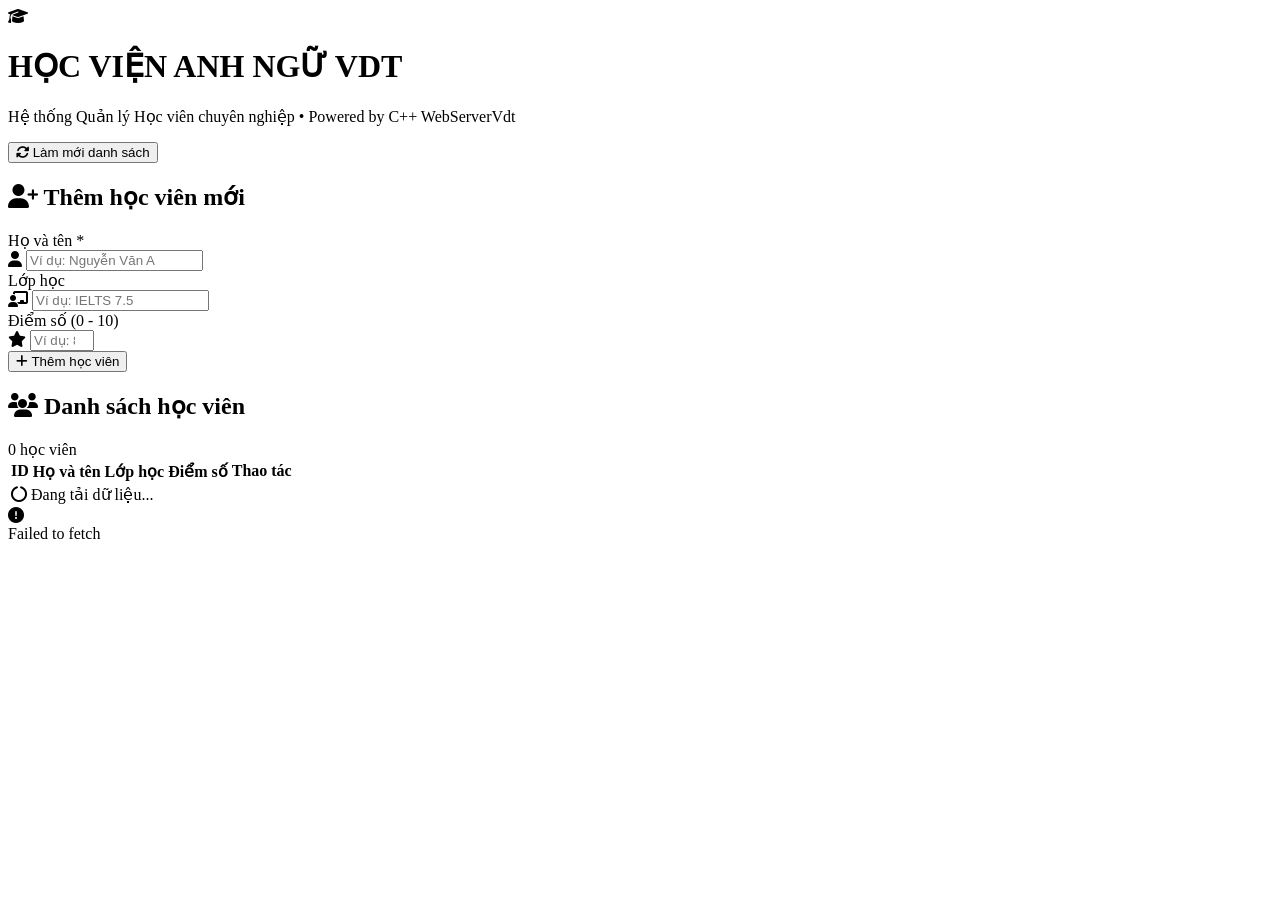
==== www/index.html @ 3ed55e98 "Update Simd Parse Json + Demo test CRUD" ====
<!DOCTYPE html>
<html lang="vi">

<head>
    <meta charset="UTF-8">
    <meta name="viewport" content="width=device-width, initial-scale=1.0">
    <title>Học Viện Anh Ngữ — Quản Lý Học Viên</title>
    <!-- Google Fonts -->
    <link rel="preconnect" href="https://fonts.googleapis.com">
    <link rel="preconnect" href="https://fonts.gstatic.com" crossorigin>
    <link href="https://fonts.googleapis.com/css2?family=Outfit:wght@300;400;500;600;700&display=swap" rel="stylesheet">
    <!-- FontAwesome Icons -->
    <link rel="stylesheet" href="https://cdnjs.cloudflare.com/ajax/libs/font-awesome/6.4.0/css/all.min.css">
    <link rel="stylesheet" href="/style.css">
</head>

<body>
    <!-- Background Decorative Gradients -->
    <div class="bg-glow bg-glow-1"></div>
    <div class="bg-glow bg-glow-2"></div>

    <header>
        <div class="header-container">
            <div class="logo">
                <i class="fa-solid fa-graduation-cap header-icon"></i>
                <div>
                    <h1>HỌC VIỆN ANH NGỮ VDT</h1>
                    <p>Hệ thống Quản lý Học viên chuyên nghiệp • Powered by C++ WebServerVdt</p>
                </div>
            </div>
            <div class="header-actions">
                <button class="btn btn-secondary" onclick="loadStudents()">
                    <i class="fa-solid fa-rotate"></i> Làm mới danh sách
                </button>
            </div>
        </div>
    </header>

    <main class="dashboard-layout">
        <!-- Cột trái: Form nhập liệu -->
        <section class="card form-section" id="form-section">
            <h2 id="form-title"><i class="fa-solid fa-user-plus icon-title"></i> Thêm học viên mới</h2>
            <form id="student-form" onsubmit="handleFormSubmit(event)">
                <div class="form-group">
                    <label for="name">Họ và tên <span class="required">*</span></label>
                    <div class="input-wrapper">
                        <i class="fa-solid fa-user input-icon"></i>
                        <input type="text" id="name" placeholder="Ví dụ: Nguyễn Văn A" required>
                    </div>
                </div>
                <div class="form-group">
                    <label for="class">Lớp học</label>
                    <div class="input-wrapper">
                        <i class="fa-solid fa-chalkboard-user input-icon"></i>
                        <input type="text" id="class" placeholder="Ví dụ: IELTS 7.5">
                    </div>
                </div>
                <div class="form-group">
                    <label for="score">Điểm số (0 - 10)</label>
                    <div class="input-wrapper">
                        <i class="fa-solid fa-star input-icon"></i>
                        <input type="number" id="score" placeholder="Ví dụ: 8.5" step="0.1" min="0" max="10">
                    </div>
                </div>
                <div class="form-buttons">
                    <button type="submit" id="btn-submit" class="btn btn-primary">
                        <i class="fa-solid fa-plus"></i> Thêm học viên
                    </button>
                    <button type="button" id="btn-cancel" class="btn btn-danger" style="display: none;" onclick="cancelEdit()">
                        <i class="fa-solid fa-xmark"></i> Hủy
                    </button>
                </div>
            </form>
        </section>

        <!-- Cột phải: Bảng danh sách -->
        <section class="card table-section">
            <div class="table-header">
                <h2><i class="fa-solid fa-users icon-title"></i> Danh sách học viên</h2>
                <span class="badge" id="student-count">0 học viên</span>
            </div>
            <div class="table-container">
                <table id="student-table">
                    <thead>
                        <tr>
                            <th>ID</th>
                            <th>Họ và tên</th>
                            <th>Lớp học</th>
                            <th>Điểm số</th>
                            <th class="text-center">Thao tác</th>
                        </tr>
                    </thead>
                    <tbody id="student-body">
                        <!-- Loading placeholder -->
                        <tr>
                            <td colspan="5" class="text-center text-muted py-4">
                                <i class="fa-solid fa-circle-notch fa-spin"></i> Đang tải dữ liệu...
                            </td>
                        </tr>
                    </tbody>
                </table>
            </div>
        </section>
    </main>

    <!-- Toast Notification Container -->
    <div id="toast-container"></div>

    <script>
        const API = 'http://localhost:8081/api/students';
        let editingId = null;

        // Hiển thị Toast thông báo đẹp mắt
        function showToast(message, type = 'success') {
            const container = document.getElementById('toast-container');
            const toast = document.createElement('div');
            toast.className = `toast toast-${type}`;
            
            let icon = 'fa-circle-check';
            if (type === 'error') icon = 'fa-circle-exclamation';
            if (type === 'info') icon = 'fa-circle-info';
            
            toast.innerHTML = `
                <i class="fa-solid ${icon}"></i>
                <div class="toast-content">${message}</div>
            `;
            container.appendChild(toast);
            
            // Xóa sau khi chạy xong animation
            setTimeout(() => {
                toast.classList.add('toast-fade-out');
                toast.addEventListener('animationend', () => toast.remove());
            }, 3000);
        }
        window.toast = showToast; // Gắn global

        // Tải danh sách từ server
        async function loadStudents() {
            try {
                const tbody = document.getElementById('student-body');
                const res = await fetch(API);
                if (!res.ok) throw new Error('Không thể lấy danh sách học viên');
                
                const data = await res.json();
                document.getElementById('student-count').textContent = `${data.length} học viên`;
                
                if (data.length === 0) {
                    tbody.innerHTML = `
                        <tr>
                            <td colspan="5" class="text-center text-muted py-4">
                                <i class="fa-solid fa-box-open"></i> Danh sách trống. Hãy thêm học viên mới!
                            </td>
                        </tr>
                    `;
                    return;
                }

                tbody.innerHTML = data.map(s => {
                    const score = parseFloat(s.score || 0).toFixed(1);
                    // Quyết định màu sắc huy hiệu điểm số
                    let scoreBadgeClass = 'score-low';
                    if (score >= 8.0) scoreBadgeClass = 'score-high';
                    else if (score >= 5.0) scoreBadgeClass = 'score-medium';

                    return `
                        <tr>
                            <td><span class="id-badge">#${s.id}</span></td>
                            <td class="font-semibold">${escapeHtml(s.name)}</td>
                            <td><span class="class-tag">${escapeHtml(s.class || 'N/A')}</span></td>
                            <td><span class="score-badge ${scoreBadgeClass}">${score}</span></td>
                            <td class="text-center action-buttons">
                                <button class="btn-action btn-edit" title="Sửa thông tin" 
                                    onclick="editStudent(${s.id}, '${escapeJs(s.name)}', '${escapeJs(s.class)}', ${s.score})">
                                    <i class="fa-solid fa-pen-to-square"></i>
                                </button>
                                <button class="btn-action btn-delete" title="Xóa học viên" 
                                    onclick="deleteStudent(${s.id}, '${escapeJs(s.name)}')">
                                    <i class="fa-solid fa-trash-can"></i>
                                </button>
                            </td>
                        </tr>
                    `;
                }).join('');
            } catch (error) {
                window.toast(error.message, 'error');
            }
        }

        // Kích hoạt chế độ sửa
        function editStudent(id, name, className, score) {
            editingId = id;
            document.getElementById('form-title').innerHTML = `<i class="fa-solid fa-user-pen icon-title"></i> Cập nhật học viên <span class="id-text">#${id}</span>`;
            document.getElementById('name').value = name;
            document.getElementById('class').value = className;
            document.getElementById('score').value = score;
            
            const submitBtn = document.getElementById('btn-submit');
            submitBtn.innerHTML = `<i class="fa-solid fa-check"></i> Cập nhật`;
            submitBtn.className = "btn btn-success";
            
            document.getElementById('btn-cancel').style.display = 'inline-block';
            document.getElementById('form-section').classList.add('form-edit-active');
            
            // Scroll mượt lên form
            document.getElementById('form-section').scrollIntoView({ behavior: 'smooth' });
        }

        // Hủy chế độ sửa
        function cancelEdit() {
            editingId = null;
            document.getElementById('form-title').innerHTML = `<i class="fa-solid fa-user-plus icon-title"></i> Thêm học viên mới`;
            document.getElementById('student-form').reset();
            
            const submitBtn = document.getElementById('btn-submit');
            submitBtn.innerHTML = `<i class="fa-solid fa-plus"></i> Thêm học viên`;
            submitBtn.className = "btn btn-primary";
            
            document.getElementById('btn-cancel').style.display = 'none';
            document.getElementById('form-section').classList.remove('form-edit-active');
        }

        // Submit form (Thêm hoặc Cập nhật)
        async function handleFormSubmit(e) {
            e.preventDefault();
            
            const name = document.getElementById('name').value.trim();
            const className = document.getElementById('class').value.trim();
            const scoreVal = document.getElementById('score').value;
            const score = scoreVal !== "" ? parseFloat(scoreVal) : 0.0;

            if (!name) {
                window.toast('Vui lòng điền họ tên học viên', 'error');
                return;
            }

            const payload = { name, class: className, score };
            
            try {
                let res;
                if (editingId === null) {
                    // Thêm mới (POST)
                    res = await fetch(API, {
                        method: 'POST',
                        headers: { 'Content-Type': 'application/json' },
                        body: JSON.stringify(payload)
                    });
                } else {
                    // Cập nhật (PUT)
                    payload.id = editingId;
                    res = await fetch(API, {
                        method: 'PUT',
                        headers: { 'Content-Type': 'application/json' },
                        body: JSON.stringify(payload)
                    });
                }

                const data = await res.json();

                if (res.ok) {
                    window.toast(editingId === null ? `Đã thêm thành công học viên ${data.name}` : `Đã cập nhật học viên ${data.name}`, 'success');
                    cancelEdit();
                    loadStudents();
                } else {
                    throw new Error(data.error || 'Đã có lỗi xảy ra');
                }
            } catch (error) {
                window.toast(`Lỗi: ${error.message}`, 'error');
            }
        }

        // Xóa học viên
        async function deleteStudent(id, name) {
            if (!confirm(`Bạn có chắc chắn muốn xóa học viên "${name}" (ID: #${id}) không?`)) {
                return;
            }

            try {
                const res = await fetch(`${API}?id=${id}`, {
                    method: 'DELETE'
                });

                if (res.ok) {
                    window.toast(`Đã xóa thành công học viên "${name}"`, 'success');
                    // Nếu đang sửa học viên này thì reset form
                    if (editingId === id) {
                        cancelEdit();
                    }
                    loadStudents();
                } else {
                    const data = await res.json().catch(() => ({}));
                    throw new Error(data.error || 'Không thể xóa học viên');
                }
            } catch (error) {
                window.toast(error.message, 'error');
            }
        }

        // Helper để tránh XSS
        function escapeHtml(str) {
            if (!str) return '';
            return str.replace(/&/g, '&amp;')
                      .replace(/</g, '&lt;')
                      .replace(/>/g, '&gt;')
                      .replace(/"/g, '&quot;')
                      .replace(/'/g, '&#039;');
        }

        // Helper để escape ký tự đặc biệt trong JS inline
        function escapeJs(str) {
            if (!str) return '';
            return str.replace(/\\/g, '\\\\')
                      .replace(/'/g, "\\'")
                      .replace(/"/g, '\\"');
        }

        // Tải danh sách lần đầu
        loadStudents();
    </script>
</body>

</html>
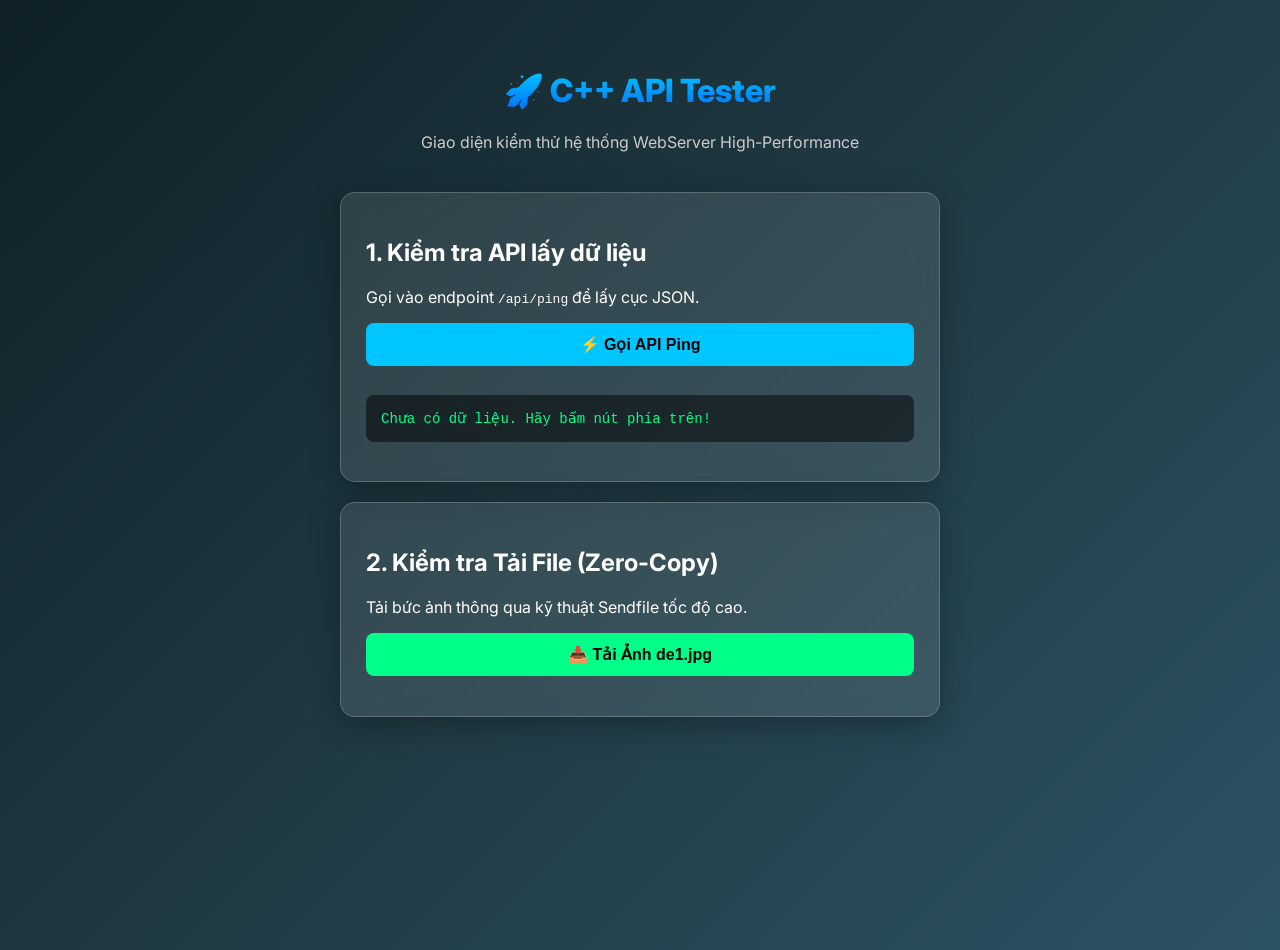
==== commit 9ebb5c61: "done download" ====
--- a/www/index.html
+++ b/www/index.html
@@ -4,318 +4,131 @@
 <head>
     <meta charset="UTF-8">
     <meta name="viewport" content="width=device-width, initial-scale=1.0">
-    <title>Học Viện Anh Ngữ — Quản Lý Học Viên</title>
-    <!-- Google Fonts -->
-    <link rel="preconnect" href="https://fonts.googleapis.com">
-    <link rel="preconnect" href="https://fonts.gstatic.com" crossorigin>
-    <link href="https://fonts.googleapis.com/css2?family=Outfit:wght@300;400;500;600;700&display=swap" rel="stylesheet">
-    <!-- FontAwesome Icons -->
-    <link rel="stylesheet" href="https://cdnjs.cloudflare.com/ajax/libs/font-awesome/6.4.0/css/all.min.css">
-    <link rel="stylesheet" href="/style.css">
+    <title>C++ Server Tester</title>
+    <link href="https://fonts.googleapis.com/css2?family=Inter:wght@400;600;800&display=swap" rel="stylesheet">
+    <style>
+        /* CSS Giao diện Dark mode xịn xò */
+        body {
+            margin: 0;
+            padding: 0;
+            font-family: 'Inter', sans-serif;
+            background: linear-gradient(135deg, #0f2027, #203a43, #2c5364);
+            color: white;
+            min-height: 100vh;
+            display: flex;
+            flex-direction: column;
+            align-items: center;
+            padding-top: 50px;
+        }
+
+        .container {
+            width: 100%;
+            max-width: 600px;
+        }
+
+        h1 {
+            text-align: center;
+            font-weight: 800;
+            background: -webkit-linear-gradient(#00c6ff, #0072ff);
+            -webkit-background-clip: text;
+            -webkit-text-fill-color: transparent;
+        }
+
+        .card {
+            background: rgba(255, 255, 255, 0.1);
+            backdrop-filter: blur(10px);
+            border-radius: 15px;
+            padding: 25px;
+            margin-bottom: 20px;
+            border: 1px solid rgba(255, 255, 255, 0.2);
+            box-shadow: 0 8px 32px 0 rgba(0, 0, 0, 0.3);
+        }
+
+        button {
+            background: #00c6ff;
+            color: #000;
+            border: none;
+            padding: 12px 24px;
+            font-size: 16px;
+            font-weight: 600;
+            border-radius: 8px;
+            cursor: pointer;
+            transition: all 0.3s ease;
+            width: 100%;
+            margin-bottom: 15px;
+        }
+
+        button:hover {
+            background: #0072ff;
+            color: white;
+            transform: translateY(-2px);
+            box-shadow: 0 5px 15px rgba(0, 114, 255, 0.4);
+        }
+
+        pre {
+            background: rgba(0, 0, 0, 0.5);
+            padding: 15px;
+            border-radius: 8px;
+            overflow-x: auto;
+            color: #00ff88;
+            font-size: 14px;
+        }
+    </style>
 </head>
 
 <body>
-    <!-- Background Decorative Gradients -->
-    <div class="bg-glow bg-glow-1"></div>
-    <div class="bg-glow bg-glow-2"></div>
 
-    <header>
-        <div class="header-container">
-            <div class="logo">
-                <i class="fa-solid fa-graduation-cap header-icon"></i>
-                <div>
-                    <h1>HỌC VIỆN ANH NGỮ VDT</h1>
-                    <p>Hệ thống Quản lý Học viên chuyên nghiệp • Powered by C++ WebServerVdt</p>
-                </div>
-            </div>
-            <div class="header-actions">
-                <button class="btn btn-secondary" onclick="loadStudents()">
-                    <i class="fa-solid fa-rotate"></i> Làm mới danh sách
-                </button>
-            </div>
+    <div class="container">
+        <h1>🚀 C++ API Tester</h1>
+        <p style="text-align: center; margin-bottom: 40px; color: #ccc;">
+            Giao diện kiểm thử hệ thống WebServer High-Performance
+        </p>
+
+        <!-- Thẻ Test API JSON -->
+        <div class="card">
+            <h2>1. Kiểm tra API lấy dữ liệu</h2>
+            <p>Gọi vào endpoint <code>/api/ping</code> để lấy cục JSON.</p>
+            <button onclick="testPingApi()">⚡ Gọi API Ping</button>
+            <pre id="pingResult">Chưa có dữ liệu. Hãy bấm nút phía trên!</pre>
         </div>
-    </header>
 
-    <main class="dashboard-layout">
-        <!-- Cột trái: Form nhập liệu -->
-        <section class="card form-section" id="form-section">
-            <h2 id="form-title"><i class="fa-solid fa-user-plus icon-title"></i> Thêm học viên mới</h2>
-            <form id="student-form" onsubmit="handleFormSubmit(event)">
-                <div class="form-group">
-                    <label for="name">Họ và tên <span class="required">*</span></label>
-                    <div class="input-wrapper">
-                        <i class="fa-solid fa-user input-icon"></i>
-                        <input type="text" id="name" placeholder="Ví dụ: Nguyễn Văn A" required>
-                    </div>
-                </div>
-                <div class="form-group">
-                    <label for="class">Lớp học</label>
-                    <div class="input-wrapper">
-                        <i class="fa-solid fa-chalkboard-user input-icon"></i>
-                        <input type="text" id="class" placeholder="Ví dụ: IELTS 7.5">
-                    </div>
-                </div>
-                <div class="form-group">
-                    <label for="score">Điểm số (0 - 10)</label>
-                    <div class="input-wrapper">
-                        <i class="fa-solid fa-star input-icon"></i>
-                        <input type="number" id="score" placeholder="Ví dụ: 8.5" step="0.1" min="0" max="10">
-                    </div>
-                </div>
-                <div class="form-buttons">
-                    <button type="submit" id="btn-submit" class="btn btn-primary">
-                        <i class="fa-solid fa-plus"></i> Thêm học viên
-                    </button>
-                    <button type="button" id="btn-cancel" class="btn btn-danger" style="display: none;" onclick="cancelEdit()">
-                        <i class="fa-solid fa-xmark"></i> Hủy
-                    </button>
-                </div>
-            </form>
-        </section>
-
-        <!-- Cột phải: Bảng danh sách -->
-        <section class="card table-section">
-            <div class="table-header">
-                <h2><i class="fa-solid fa-users icon-title"></i> Danh sách học viên</h2>
-                <span class="badge" id="student-count">0 học viên</span>
-            </div>
-            <div class="table-container">
-                <table id="student-table">
-                    <thead>
-                        <tr>
-                            <th>ID</th>
-                            <th>Họ và tên</th>
-                            <th>Lớp học</th>
-                            <th>Điểm số</th>
-                            <th class="text-center">Thao tác</th>
-                        </tr>
-                    </thead>
-                    <tbody id="student-body">
-                        <!-- Loading placeholder -->
-                        <tr>
-                            <td colspan="5" class="text-center text-muted py-4">
-                                <i class="fa-solid fa-circle-notch fa-spin"></i> Đang tải dữ liệu...
-                            </td>
-                        </tr>
-                    </tbody>
-                </table>
-            </div>
-        </section>
-    </main>
-
-    <!-- Toast Notification Container -->
-    <div id="toast-container"></div>
+        <!-- Thẻ Test Tải File -->
+        <div class="card">
+            <h2>2. Kiểm tra Tải File (Zero-Copy)</h2>
+            <p>Tải bức ảnh thông qua kỹ thuật Sendfile tốc độ cao.</p>
+            <button onclick="testDownload()" style="background: #00ff88; color: #000;">📥 Tải Ảnh de1.jpg</button>
+        </div>
+    </div>
 
     <script>
-        const API = 'http://localhost:8081/api/students';
-        let editingId = null;
+        // Hàm gọi API lấy chuỗi JSON
+        async function testPingApi() {
+            const resBox = document.getElementById('pingResult');
+            resBox.textContent = "Đang gửi Request xuống Server C++...";
 
-        // Hiển thị Toast thông báo đẹp mắt
-        function showToast(message, type = 'success') {
-            const container = document.getElementById('toast-container');
-            const toast = document.createElement('div');
-            toast.className = `toast toast-${type}`;
-            
-            let icon = 'fa-circle-check';
-            if (type === 'error') icon = 'fa-circle-exclamation';
-            if (type === 'info') icon = 'fa-circle-info';
-            
-            toast.innerHTML = `
-                <i class="fa-solid ${icon}"></i>
-                <div class="toast-content">${message}</div>
-            `;
-            container.appendChild(toast);
-            
-            // Xóa sau khi chạy xong animation
-            setTimeout(() => {
-                toast.classList.add('toast-fade-out');
-                toast.addEventListener('animationend', () => toast.remove());
-            }, 3000);
-        }
-        window.toast = showToast; // Gắn global
+            try {
+                // Cố gắng lấy dữ liệu từ API
+                const response = await fetch('/api/ping');
+                if (!response.ok) {
+                    throw new Error(`Server trả về lỗi: ${response.status}`);
+                }
+                const data = await response.json();
 
-        // Tải danh sách từ server
-        async function loadStudents() {
-            try {
-                const tbody = document.getElementById('student-body');
-                const res = await fetch(API);
-                if (!res.ok) throw new Error('Không thể lấy danh sách học viên');
-                
-                const data = await res.json();
-                document.getElementById('student-count').textContent = `${data.length} học viên`;
-                
-                if (data.length === 0) {
-                    tbody.innerHTML = `
-                        <tr>
-                            <td colspan="5" class="text-center text-muted py-4">
-                                <i class="fa-solid fa-box-open"></i> Danh sách trống. Hãy thêm học viên mới!
-                            </td>
-                        </tr>
-                    `;
-                    return;
-                }
-
-                tbody.innerHTML = data.map(s => {
-                    const score = parseFloat(s.score || 0).toFixed(1);
-                    // Quyết định màu sắc huy hiệu điểm số
-                    let scoreBadgeClass = 'score-low';
-                    if (score >= 8.0) scoreBadgeClass = 'score-high';
-                    else if (score >= 5.0) scoreBadgeClass = 'score-medium';
-
-                    return `
-                        <tr>
-                            <td><span class="id-badge">#${s.id}</span></td>
-                            <td class="font-semibold">${escapeHtml(s.name)}</td>
-                            <td><span class="class-tag">${escapeHtml(s.class || 'N/A')}</span></td>
-                            <td><span class="score-badge ${scoreBadgeClass}">${score}</span></td>
-                            <td class="text-center action-buttons">
-                                <button class="btn-action btn-edit" title="Sửa thông tin" 
-                                    onclick="editStudent(${s.id}, '${escapeJs(s.name)}', '${escapeJs(s.class)}', ${s.score})">
-                                    <i class="fa-solid fa-pen-to-square"></i>
-                                </button>
-                                <button class="btn-action btn-delete" title="Xóa học viên" 
-                                    onclick="deleteStudent(${s.id}, '${escapeJs(s.name)}')">
-                                    <i class="fa-solid fa-trash-can"></i>
-                                </button>
-                            </td>
-                        </tr>
-                    `;
-                }).join('');
-            } catch (error) {
-                window.toast(error.message, 'error');
+                // Ép thành chuỗi JSON đẹp mắt và in ra màn hình
+                resBox.textContent = JSON.stringify(data, null, 4);
+            } catch (err) {
+                resBox.textContent = "❌ Lỗi: Có thể bạn chưa đăng ký API /api/ping trong file main.cpp\n\nChi tiết: " + err.message;
+                resBox.style.color = "#ff4444";
             }
         }
 
-        // Kích hoạt chế độ sửa
-        function editStudent(id, name, className, score) {
-            editingId = id;
-            document.getElementById('form-title').innerHTML = `<i class="fa-solid fa-user-pen icon-title"></i> Cập nhật học viên <span class="id-text">#${id}</span>`;
-            document.getElementById('name').value = name;
-            document.getElementById('class').value = className;
-            document.getElementById('score').value = score;
-            
-            const submitBtn = document.getElementById('btn-submit');
-            submitBtn.innerHTML = `<i class="fa-solid fa-check"></i> Cập nhật`;
-            submitBtn.className = "btn btn-success";
-            
-            document.getElementById('btn-cancel').style.display = 'inline-block';
-            document.getElementById('form-section').classList.add('form-edit-active');
-            
-            // Scroll mượt lên form
-            document.getElementById('form-section').scrollIntoView({ behavior: 'smooth' });
+        // Hàm kích hoạt tải file
+        function testDownload() {
+            // Điều hướng thẳng trình duyệt vào link ảnh, HTTP Header của Server sẽ ép nó Save As về máy
+            window.location.href = '/api/download_image/de1.jpg?download=true';
         }
+    </script>
 
-        // Hủy chế độ sửa
-        function cancelEdit() {
-            editingId = null;
-            document.getElementById('form-title').innerHTML = `<i class="fa-solid fa-user-plus icon-title"></i> Thêm học viên mới`;
-            document.getElementById('student-form').reset();
-            
-            const submitBtn = document.getElementById('btn-submit');
-            submitBtn.innerHTML = `<i class="fa-solid fa-plus"></i> Thêm học viên`;
-            submitBtn.className = "btn btn-primary";
-            
-            document.getElementById('btn-cancel').style.display = 'none';
-            document.getElementById('form-section').classList.remove('form-edit-active');
-        }
-
-        // Submit form (Thêm hoặc Cập nhật)
-        async function handleFormSubmit(e) {
-            e.preventDefault();
-            
-            const name = document.getElementById('name').value.trim();
-            const className = document.getElementById('class').value.trim();
-            const scoreVal = document.getElementById('score').value;
-            const score = scoreVal !== "" ? parseFloat(scoreVal) : 0.0;
-
-            if (!name) {
-                window.toast('Vui lòng điền họ tên học viên', 'error');
-                return;
-            }
-
-            const payload = { name, class: className, score };
-            
-            try {
-                let res;
-                if (editingId === null) {
-                    // Thêm mới (POST)
-                    res = await fetch(API, {
-                        method: 'POST',
-                        headers: { 'Content-Type': 'application/json' },
-                        body: JSON.stringify(payload)
-                    });
-                } else {
-                    // Cập nhật (PUT)
-                    payload.id = editingId;
-                    res = await fetch(API, {
-                        method: 'PUT',
-                        headers: { 'Content-Type': 'application/json' },
-                        body: JSON.stringify(payload)
-                    });
-                }
-
-                const data = await res.json();
-
-                if (res.ok) {
-                    window.toast(editingId === null ? `Đã thêm thành công học viên ${data.name}` : `Đã cập nhật học viên ${data.name}`, 'success');
-                    cancelEdit();
-                    loadStudents();
-                } else {
-                    throw new Error(data.error || 'Đã có lỗi xảy ra');
-                }
-            } catch (error) {
-                window.toast(`Lỗi: ${error.message}`, 'error');
-            }
-        }
-
-        // Xóa học viên
-        async function deleteStudent(id, name) {
-            if (!confirm(`Bạn có chắc chắn muốn xóa học viên "${name}" (ID: #${id}) không?`)) {
-                return;
-            }
-
-            try {
-                const res = await fetch(`${API}?id=${id}`, {
-                    method: 'DELETE'
-                });
-
-                if (res.ok) {
-                    window.toast(`Đã xóa thành công học viên "${name}"`, 'success');
-                    // Nếu đang sửa học viên này thì reset form
-                    if (editingId === id) {
-                        cancelEdit();
-                    }
-                    loadStudents();
-                } else {
-                    const data = await res.json().catch(() => ({}));
-                    throw new Error(data.error || 'Không thể xóa học viên');
-                }
-            } catch (error) {
-                window.toast(error.message, 'error');
-            }
-        }
-
-        // Helper để tránh XSS
-        function escapeHtml(str) {
-            if (!str) return '';
-            return str.replace(/&/g, '&amp;')
-                      .replace(/</g, '&lt;')
-                      .replace(/>/g, '&gt;')
-                      .replace(/"/g, '&quot;')
-                      .replace(/'/g, '&#039;');
-        }
-
-        // Helper để escape ký tự đặc biệt trong JS inline
-        function escapeJs(str) {
-            if (!str) return '';
-            return str.replace(/\\/g, '\\\\')
-                      .replace(/'/g, "\\'")
-                      .replace(/"/g, '\\"');
-        }
-
-        // Tải danh sách lần đầu
-        loadStudents();
-    </script>
 </body>
 
-</html>
+</html>
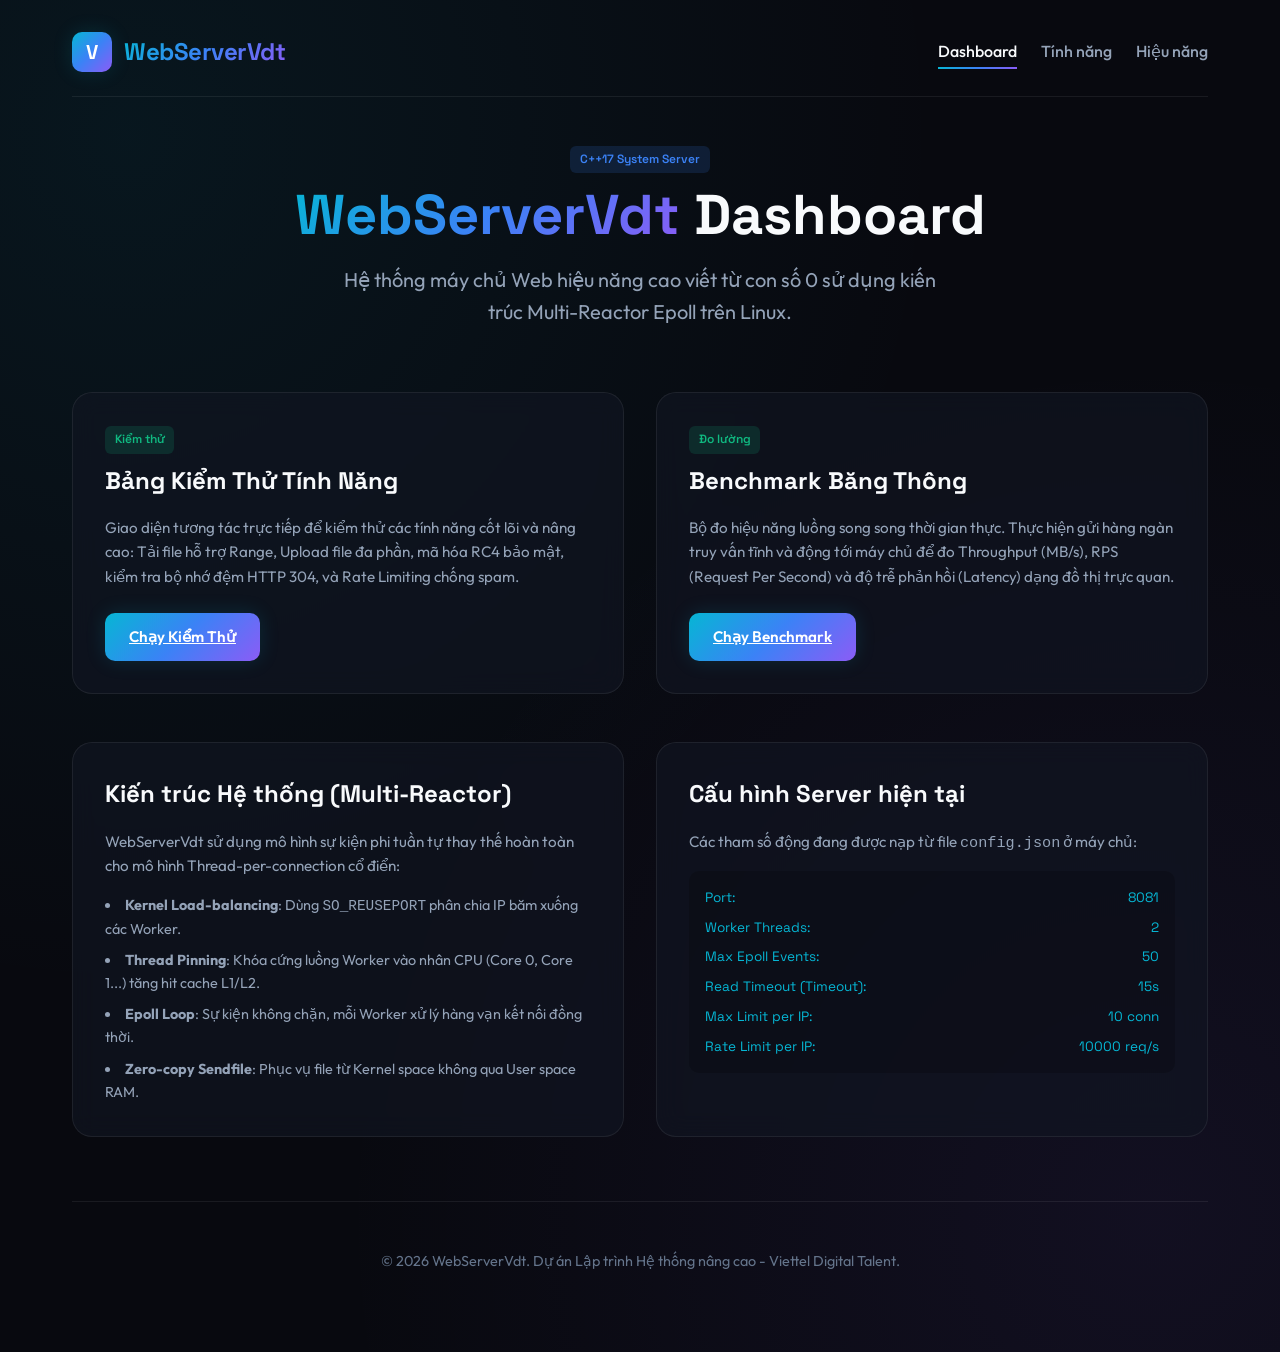
==== commit 06f123db: "update" ====
--- a/www/index.html
+++ b/www/index.html
@@ -1,134 +1,108 @@
 <!DOCTYPE html>
 <html lang="vi">
+<head>
+  <meta charset="UTF-8">
+  <meta name="viewport" content="width=device-width, initial-scale=1.0">
+  <title>WebServerVdt - High Performance C++ Server</title>
+  <link rel="stylesheet" href="style.css">
+</head>
+<body>
+  <div class="container">
+    <header>
+      <div class="logo-container">
+        <div class="logo-icon">V</div>
+        <div class="logo-text">WebServerVdt</div>
+      </div>
+      <nav>
+        <a href="index.html" class="active">Dashboard</a>
+        <a href="test_features.html">Tính năng</a>
+        <a href="test_benchmark.html">Hiệu năng</a>
+      </nav>
+    </header>
 
-<head>
-    <meta charset="UTF-8">
-    <meta name="viewport" content="width=device-width, initial-scale=1.0">
-    <title>C++ Server Tester</title>
-    <link href="https://fonts.googleapis.com/css2?family=Inter:wght@400;600;800&display=swap" rel="stylesheet">
-    <style>
-        /* CSS Giao diện Dark mode xịn xò */
-        body {
-            margin: 0;
-            padding: 0;
-            font-family: 'Inter', sans-serif;
-            background: linear-gradient(135deg, #0f2027, #203a43, #2c5364);
-            color: white;
-            min-height: 100vh;
-            display: flex;
-            flex-direction: column;
-            align-items: center;
-            padding-top: 50px;
-        }
+    <section class="hero">
+      <div class="badge badge-info">C++17 System Server</div>
+      <h1><span>WebServerVdt</span> Dashboard</h1>
+      <p>Hệ thống máy chủ Web hiệu năng cao viết từ con số 0 sử dụng kiến trúc Multi-Reactor Epoll trên Linux.</p>
+    </section>
 
-        .container {
-            width: 100%;
-            max-width: 600px;
-        }
+    <div class="grid">
+      <!-- Feature Test Card -->
+      <div class="card">
+        <div class="badge badge-success">Kiểm thử</div>
+        <h2>Bảng Kiểm Thử Tính Năng</h2>
+        <p>Giao diện tương tác trực tiếp để kiểm thử các tính năng cốt lõi và nâng cao: Tải file hỗ trợ Range, Upload file đa phần, mã hóa RC4 bảo mật, kiểm tra bộ nhớ đệm HTTP 304, và Rate Limiting chống spam.</p>
+        <a href="test_features.html" class="btn btn-primary">Chạy Kiểm Thử</a>
+      </div>
 
-        h1 {
-            text-align: center;
-            font-weight: 800;
-            background: -webkit-linear-gradient(#00c6ff, #0072ff);
-            -webkit-background-clip: text;
-            -webkit-text-fill-color: transparent;
-        }
-
-        .card {
-            background: rgba(255, 255, 255, 0.1);
-            backdrop-filter: blur(10px);
-            border-radius: 15px;
-            padding: 25px;
-            margin-bottom: 20px;
-            border: 1px solid rgba(255, 255, 255, 0.2);
-            box-shadow: 0 8px 32px 0 rgba(0, 0, 0, 0.3);
-        }
-
-        button {
-            background: #00c6ff;
-            color: #000;
-            border: none;
-            padding: 12px 24px;
-            font-size: 16px;
-            font-weight: 600;
-            border-radius: 8px;
-            cursor: pointer;
-            transition: all 0.3s ease;
-            width: 100%;
-            margin-bottom: 15px;
-        }
-
-        button:hover {
-            background: #0072ff;
-            color: white;
-            transform: translateY(-2px);
-            box-shadow: 0 5px 15px rgba(0, 114, 255, 0.4);
-        }
-
-        pre {
-            background: rgba(0, 0, 0, 0.5);
-            padding: 15px;
-            border-radius: 8px;
-            overflow-x: auto;
-            color: #00ff88;
-            font-size: 14px;
-        }
-    </style>
-</head>
-
-<body>
-
-    <div class="container">
-        <h1>🚀 C++ API Tester</h1>
-        <p style="text-align: center; margin-bottom: 40px; color: #ccc;">
-            Giao diện kiểm thử hệ thống WebServer High-Performance
-        </p>
-
-        <!-- Thẻ Test API JSON -->
-        <div class="card">
-            <h2>1. Kiểm tra API lấy dữ liệu</h2>
-            <p>Gọi vào endpoint <code>/api/ping</code> để lấy cục JSON.</p>
-            <button onclick="testPingApi()">⚡ Gọi API Ping</button>
-            <pre id="pingResult">Chưa có dữ liệu. Hãy bấm nút phía trên!</pre>
-        </div>
-
-        <!-- Thẻ Test Tải File -->
-        <div class="card">
-            <h2>2. Kiểm tra Tải File (Zero-Copy)</h2>
-            <p>Tải bức ảnh thông qua kỹ thuật Sendfile tốc độ cao.</p>
-            <button onclick="testDownload()" style="background: #00ff88; color: #000;">📥 Tải Ảnh de1.jpg</button>
-        </div>
+      <!-- Benchmark Card -->
+      <div class="card">
+        <div class="badge badge-success">Đo lường</div>
+        <h2>Benchmark Băng Thông</h2>
+        <p>Bộ đo hiệu năng luồng song song thời gian thực. Thực hiện gửi hàng ngàn truy vấn tĩnh và động tới máy chủ để đo Throughput (MB/s), RPS (Request Per Second) và độ trễ phản hồi (Latency) dạng đồ thị trực quan.</p>
+        <a href="test_benchmark.html" class="btn btn-primary">Chạy Benchmark</a>
+      </div>
     </div>
 
-    <script>
-        // Hàm gọi API lấy chuỗi JSON
-        async function testPingApi() {
-            const resBox = document.getElementById('pingResult');
-            resBox.textContent = "Đang gửi Request xuống Server C++...";
+    <!-- Architecture & Config Board -->
+    <div class="grid" style="grid-template-columns: 1fr 1fr;">
+      <div class="card">
+        <h2>Kiến trúc Hệ thống (Multi-Reactor)</h2>
+        <p style="margin-bottom: 1rem;">WebServerVdt sử dụng mô hình sự kiện phi tuần tự thay thế hoàn toàn cho mô hình Thread-per-connection cổ điển:</p>
+        <ul style="list-style-position: inside; color: var(--text-secondary); font-size: 0.9rem; display: flex; flex-direction: column; gap: 0.5rem;">
+          <li><strong>Kernel Load-balancing</strong>: Dùng <code>SO_REUSEPORT</code> phân chia IP băm xuống các Worker.</li>
+          <li><strong>Thread Pinning</strong>: Khóa cứng luồng Worker vào nhân CPU (Core 0, Core 1...) tăng hit cache L1/L2.</li>
+          <li><strong>Epoll Loop</strong>: Sự kiện không chặn, mỗi Worker xử lý hàng vạn kết nối đồng thời.</li>
+          <li><strong>Zero-copy Sendfile</strong>: Phục vụ file từ Kernel space không qua User space RAM.</li>
+        </ul>
+      </div>
 
-            try {
-                // Cố gắng lấy dữ liệu từ API
-                const response = await fetch('/api/ping');
-                if (!response.ok) {
-                    throw new Error(`Server trả về lỗi: ${response.status}`);
-                }
-                const data = await response.json();
+      <div class="card">
+        <h2>Cấu hình Server hiện tại</h2>
+        <p style="margin-bottom: 1rem;">Các tham số động đang được nạp từ file <code>config.json</code> ở máy chủ:</p>
+        <div style="background: rgba(0,0,0,0.2); border-radius: 10px; padding: 1rem; font-family: var(--font-mono); font-size: 0.85rem; color: var(--accent-cyan);">
+          <div style="display:flex; justify-content:space-between; margin-bottom: 0.5rem;">
+            <span>Port:</span><span id="cfg-port">8081</span>
+          </div>
+          <div style="display:flex; justify-content:space-between; margin-bottom: 0.5rem;">
+            <span>Worker Threads:</span><span id="cfg-workers">2</span>
+          </div>
+          <div style="display:flex; justify-content:space-between; margin-bottom: 0.5rem;">
+            <span>Max Epoll Events:</span><span id="cfg-events">50</span>
+          </div>
+          <div style="display:flex; justify-content:space-between; margin-bottom: 0.5rem;">
+            <span>Read Timeout (Timeout):</span><span id="cfg-timeout">15s</span>
+          </div>
+          <div style="display:flex; justify-content:space-between; margin-bottom: 0.5rem;">
+            <span>Max Limit per IP:</span><span id="cfg-limit">10 conn</span>
+          </div>
+          <div style="display:flex; justify-content:space-between;">
+            <span>Rate Limit per IP:</span><span id="cfg-rate-limit">10000 req/s</span>
+          </div>
+        </div>
+      </div>
+    </div>
 
-                // Ép thành chuỗi JSON đẹp mắt và in ra màn hình
-                resBox.textContent = JSON.stringify(data, null, 4);
-            } catch (err) {
-                resBox.textContent = "❌ Lỗi: Có thể bạn chưa đăng ký API /api/ping trong file main.cpp\n\nChi tiết: " + err.message;
-                resBox.style.color = "#ff4444";
-            }
-        }
+    <footer>
+      <p>© 2026 WebServerVdt. Dự án Lập trình Hệ thống nâng cao - Viettel Digital Talent.</p>
+    </footer>
+  </div>
 
-        // Hàm kích hoạt tải file
-        function testDownload() {
-            // Điều hướng thẳng trình duyệt vào link ảnh, HTTP Header của Server sẽ ép nó Save As về máy
-            window.location.href = '/api/download_image/de1.jpg?download=true';
-        }
-    </script>
-
+  <script>
+    // Tải cấu hình từ config.json
+    fetch('config.json')
+      .then(res => res.json())
+      .then(data => {
+        document.getElementById('cfg-port').textContent = data.port || '8081';
+        document.getElementById('cfg-workers').textContent = data.num_workers || '2';
+        document.getElementById('cfg-events').textContent = data.max_epoll_events || '50';
+        document.getElementById('cfg-timeout').textContent = (data.read_timeout_sec || '15') + 's';
+        document.getElementById('cfg-limit').textContent = (data.max_client_per_ip || '10') + ' conn';
+        document.getElementById('cfg-rate-limit').textContent = (data.rate_limit_per_sec || '20') + ' req/s';
+      })
+      .catch(err => {
+        console.warn('Không load được config.json động, sử dụng hiển thị mặc định.', err);
+      });
+  </script>
 </body>
-
-</html>+</html>
--- a/www/style.css
+++ b/www/style.css
@@ -0,0 +1,351 @@
+@import url('https://fonts.googleapis.com/css2?family=Outfit:wght@300;400;500;600;700&family=Space+Grotesk:wght@400;500;600;700&display=swap');
+
+:root {
+  --bg-primary: #08090f;
+  --bg-secondary: #0f111a;
+  --bg-card: rgba(18, 22, 35, 0.65);
+  --border-card: rgba(255, 255, 255, 0.07);
+  --accent-blue: #3b82f6;
+  --accent-cyan: #06b6d4;
+  --accent-violet: #8b5cf6;
+  --accent-pink: #ec4899;
+  --accent-gradient: linear-gradient(135deg, #06b6d4 0%, #3b82f6 50%, #8b5cf6 100%);
+  --text-primary: #f8fafc;
+  --text-secondary: #94a3b8;
+  --text-muted: #64748b;
+  --success: #10b981;
+  --error: #ef4444;
+  --warning: #f59e0b;
+  --font-main: 'Outfit', sans-serif;
+  --font-mono: 'Space Grotesk', sans-serif;
+  --shadow-neon: 0 0 20px rgba(6, 182, 212, 0.15);
+}
+
+* {
+  box-sizing: border-box;
+  margin: 0;
+  padding: 0;
+}
+
+body {
+  background-color: var(--bg-primary);
+  background-image: 
+    radial-gradient(at 10% 10%, rgba(6, 182, 212, 0.08) 0px, transparent 50%),
+    radial-gradient(at 90% 90%, rgba(139, 92, 246, 0.08) 0px, transparent 50%);
+  color: var(--text-primary);
+  font-family: var(--font-main);
+  min-height: 100vh;
+  line-height: 1.6;
+  overflow-x: hidden;
+}
+
+.container {
+  max-width: 1200px;
+  margin: 0 auto;
+  padding: 2rem;
+}
+
+/* Header & Navigation */
+header {
+  display: flex;
+  justify-content: space-between;
+  align-items: center;
+  margin-bottom: 3rem;
+  padding-bottom: 1.5rem;
+  border-bottom: 1px solid var(--border-card);
+}
+
+.logo-container {
+  display: flex;
+  align-items: center;
+  gap: 0.75rem;
+}
+
+.logo-icon {
+  width: 40px;
+  height: 40px;
+  background: var(--accent-gradient);
+  border-radius: 10px;
+  display: flex;
+  align-items: center;
+  justify-content: center;
+  font-family: var(--font-mono);
+  font-weight: 700;
+  font-size: 1.25rem;
+  color: white;
+  box-shadow: var(--shadow-neon);
+}
+
+.logo-text {
+  font-family: var(--font-mono);
+  font-size: 1.5rem;
+  font-weight: 700;
+  letter-spacing: -0.5px;
+  background: var(--accent-gradient);
+  -webkit-background-clip: text;
+  -webkit-text-fill-color: transparent;
+}
+
+nav {
+  display: flex;
+  gap: 1.5rem;
+}
+
+nav a {
+  color: var(--text-secondary);
+  text-decoration: none;
+  font-weight: 500;
+  transition: all 0.3s ease;
+  position: relative;
+  padding: 0.25rem 0;
+}
+
+nav a:hover, nav a.active {
+  color: var(--text-primary);
+}
+
+nav a::after {
+  content: '';
+  position: absolute;
+  bottom: 0;
+  left: 0;
+  width: 0;
+  height: 2px;
+  background: var(--accent-gradient);
+  transition: width 0.3s ease;
+}
+
+nav a:hover::after, nav a.active::after {
+  width: 100%;
+}
+
+/* Hero Section */
+.hero {
+  text-align: center;
+  margin-bottom: 4rem;
+}
+
+.hero h1 {
+  font-size: 3.5rem;
+  font-family: var(--font-mono);
+  font-weight: 700;
+  line-height: 1.2;
+  margin-bottom: 1rem;
+}
+
+.hero h1 span {
+  background: var(--accent-gradient);
+  -webkit-background-clip: text;
+  -webkit-text-fill-color: transparent;
+}
+
+.hero p {
+  font-size: 1.25rem;
+  color: var(--text-secondary);
+  max-width: 600px;
+  margin: 0 auto;
+}
+
+/* Glassmorphism Cards & Layout */
+.grid {
+  display: grid;
+  grid-template-columns: repeat(auto-fit, minmax(320px, 1fr));
+  gap: 2rem;
+  margin-bottom: 3rem;
+}
+
+.card {
+  background: var(--bg-card);
+  backdrop-filter: blur(12px);
+  -webkit-backdrop-filter: blur(12px);
+  border: 1px solid var(--border-card);
+  border-radius: 20px;
+  padding: 2rem;
+  transition: all 0.4s cubic-bezier(0.16, 1, 0.3, 1);
+  position: relative;
+  overflow: hidden;
+}
+
+.card:hover {
+  transform: translateY(-5px);
+  border-color: rgba(6, 182, 212, 0.3);
+  box-shadow: 0 10px 30px rgba(0, 0, 0, 0.3), 0 0 20px rgba(6, 182, 212, 0.05);
+}
+
+.card::before {
+  content: '';
+  position: absolute;
+  top: 0;
+  left: 0;
+  width: 100%;
+  height: 4px;
+  background: var(--accent-gradient);
+  opacity: 0;
+  transition: opacity 0.3s ease;
+}
+
+.card:hover::before {
+  opacity: 1;
+}
+
+.card h2 {
+  font-family: var(--font-mono);
+  font-size: 1.5rem;
+  margin-bottom: 1rem;
+}
+
+.card p {
+  color: var(--text-secondary);
+  font-size: 0.95rem;
+  margin-bottom: 1.5rem;
+}
+
+/* Forms & UI Elements */
+.form-group {
+  margin-bottom: 1.5rem;
+}
+
+label {
+  display: block;
+  font-size: 0.9rem;
+  font-weight: 500;
+  margin-bottom: 0.5rem;
+  color: var(--text-secondary);
+}
+
+input, select, textarea {
+  width: 100%;
+  padding: 0.75rem 1rem;
+  background-color: rgba(255, 255, 255, 0.03);
+  border: 1px solid var(--border-card);
+  border-radius: 10px;
+  color: var(--text-primary);
+  font-family: var(--font-main);
+  font-size: 0.95rem;
+  transition: all 0.3s ease;
+}
+
+input:focus, select:focus, textarea:focus {
+  outline: none;
+  border-color: var(--accent-cyan);
+  background-color: rgba(255, 255, 255, 0.05);
+  box-shadow: 0 0 10px rgba(6, 182, 212, 0.1);
+}
+
+.btn {
+  display: inline-flex;
+  align-items: center;
+  justify-content: center;
+  gap: 0.5rem;
+  padding: 0.75rem 1.5rem;
+  border-radius: 10px;
+  font-weight: 600;
+  font-size: 0.95rem;
+  cursor: pointer;
+  transition: all 0.3s ease;
+  border: none;
+}
+
+.btn-primary {
+  background: var(--accent-gradient);
+  color: white;
+  box-shadow: var(--shadow-neon);
+}
+
+.btn-primary:hover {
+  opacity: 0.9;
+  transform: translateY(-2px);
+}
+
+.btn-secondary {
+  background: rgba(255, 255, 255, 0.06);
+  color: var(--text-primary);
+  border: 1px solid var(--border-card);
+}
+
+.btn-secondary:hover {
+  background: rgba(255, 255, 255, 0.1);
+  transform: translateY(-2px);
+}
+
+.badge {
+  display: inline-block;
+  padding: 0.25rem 0.6rem;
+  font-size: 0.75rem;
+  font-family: var(--font-mono);
+  font-weight: 600;
+  border-radius: 6px;
+  margin-bottom: 0.5rem;
+}
+
+.badge-success { background: rgba(16, 185, 129, 0.15); color: var(--success); }
+.badge-error { background: rgba(239, 68, 68, 0.15); color: var(--error); }
+.badge-info { background: rgba(59, 130, 246, 0.15); color: var(--accent-blue); }
+
+/* Test Terminal Console Box */
+.terminal {
+  background-color: #030408;
+  border: 1px solid var(--border-card);
+  border-radius: 15px;
+  font-family: 'Courier New', Courier, monospace;
+  padding: 1.5rem;
+  max-height: 400px;
+  overflow-y: auto;
+  margin-top: 2rem;
+  box-shadow: inset 0 2px 8px rgba(0, 0, 0, 0.8);
+}
+
+.terminal-header {
+  display: flex;
+  gap: 6px;
+  margin-bottom: 1rem;
+}
+
+.dot {
+  width: 12px;
+  height: 12px;
+  border-radius: 50%;
+}
+.dot-red { background-color: #ff5f56; }
+.dot-yellow { background-color: #ffbd2e; }
+.dot-green { background-color: #27c93f; }
+
+.terminal-content {
+  font-size: 0.85rem;
+  line-height: 1.5;
+}
+
+.terminal-log {
+  margin-bottom: 0.5rem;
+}
+
+.log-info { color: #38bdf8; }
+.log-success { color: #4ade80; }
+.log-error { color: #f87171; }
+.log-warning { color: #fbbf24; }
+
+/* Progress Bars & Charts */
+.progress-bar-container {
+  background-color: rgba(255, 255, 255, 0.05);
+  border-radius: 10px;
+  height: 8px;
+  overflow: hidden;
+  margin-top: 0.5rem;
+}
+
+.progress-bar {
+  background: var(--accent-gradient);
+  height: 100%;
+  width: 0%;
+  transition: width 0.3s ease;
+}
+
+/* Footer */
+footer {
+  text-align: center;
+  padding: 3rem 0;
+  color: var(--text-muted);
+  font-size: 0.9rem;
+  border-top: 1px solid var(--border-card);
+  margin-top: 4rem;
+}
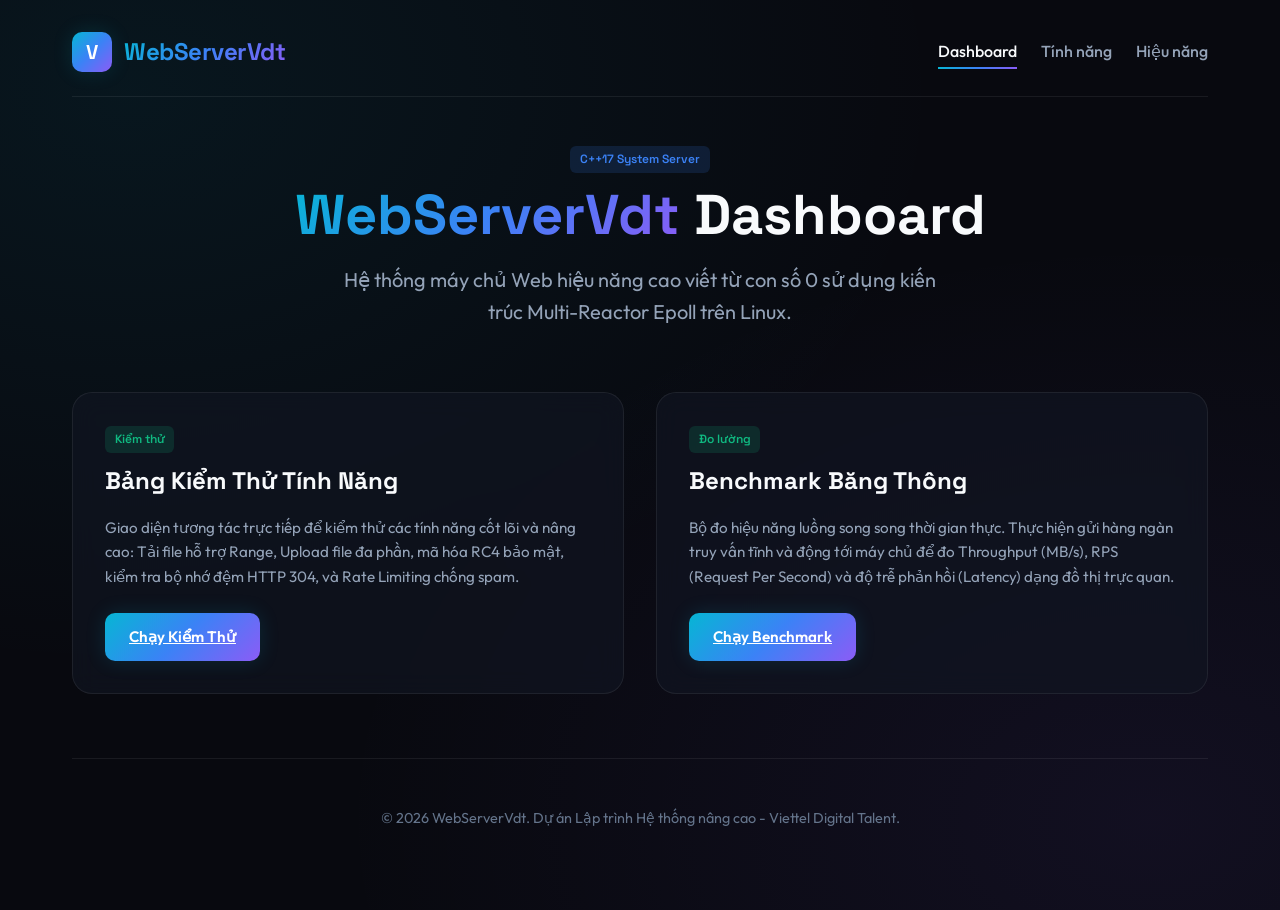
==== commit e7fca597: "change: frontend" ====
--- a/www/index.html
+++ b/www/index.html
@@ -43,66 +43,9 @@
         <a href="test_benchmark.html" class="btn btn-primary">Chạy Benchmark</a>
       </div>
     </div>
-
-    <!-- Architecture & Config Board -->
-    <div class="grid" style="grid-template-columns: 1fr 1fr;">
-      <div class="card">
-        <h2>Kiến trúc Hệ thống (Multi-Reactor)</h2>
-        <p style="margin-bottom: 1rem;">WebServerVdt sử dụng mô hình sự kiện phi tuần tự thay thế hoàn toàn cho mô hình Thread-per-connection cổ điển:</p>
-        <ul style="list-style-position: inside; color: var(--text-secondary); font-size: 0.9rem; display: flex; flex-direction: column; gap: 0.5rem;">
-          <li><strong>Kernel Load-balancing</strong>: Dùng <code>SO_REUSEPORT</code> phân chia IP băm xuống các Worker.</li>
-          <li><strong>Thread Pinning</strong>: Khóa cứng luồng Worker vào nhân CPU (Core 0, Core 1...) tăng hit cache L1/L2.</li>
-          <li><strong>Epoll Loop</strong>: Sự kiện không chặn, mỗi Worker xử lý hàng vạn kết nối đồng thời.</li>
-          <li><strong>Zero-copy Sendfile</strong>: Phục vụ file từ Kernel space không qua User space RAM.</li>
-        </ul>
-      </div>
-
-      <div class="card">
-        <h2>Cấu hình Server hiện tại</h2>
-        <p style="margin-bottom: 1rem;">Các tham số động đang được nạp từ file <code>config.json</code> ở máy chủ:</p>
-        <div style="background: rgba(0,0,0,0.2); border-radius: 10px; padding: 1rem; font-family: var(--font-mono); font-size: 0.85rem; color: var(--accent-cyan);">
-          <div style="display:flex; justify-content:space-between; margin-bottom: 0.5rem;">
-            <span>Port:</span><span id="cfg-port">8081</span>
-          </div>
-          <div style="display:flex; justify-content:space-between; margin-bottom: 0.5rem;">
-            <span>Worker Threads:</span><span id="cfg-workers">2</span>
-          </div>
-          <div style="display:flex; justify-content:space-between; margin-bottom: 0.5rem;">
-            <span>Max Epoll Events:</span><span id="cfg-events">50</span>
-          </div>
-          <div style="display:flex; justify-content:space-between; margin-bottom: 0.5rem;">
-            <span>Read Timeout (Timeout):</span><span id="cfg-timeout">15s</span>
-          </div>
-          <div style="display:flex; justify-content:space-between; margin-bottom: 0.5rem;">
-            <span>Max Limit per IP:</span><span id="cfg-limit">10 conn</span>
-          </div>
-          <div style="display:flex; justify-content:space-between;">
-            <span>Rate Limit per IP:</span><span id="cfg-rate-limit">10000 req/s</span>
-          </div>
-        </div>
-      </div>
-    </div>
-
     <footer>
       <p>© 2026 WebServerVdt. Dự án Lập trình Hệ thống nâng cao - Viettel Digital Talent.</p>
     </footer>
   </div>
-
-  <script>
-    // Tải cấu hình từ config.json
-    fetch('config.json')
-      .then(res => res.json())
-      .then(data => {
-        document.getElementById('cfg-port').textContent = data.port || '8081';
-        document.getElementById('cfg-workers').textContent = data.num_workers || '2';
-        document.getElementById('cfg-events').textContent = data.max_epoll_events || '50';
-        document.getElementById('cfg-timeout').textContent = (data.read_timeout_sec || '15') + 's';
-        document.getElementById('cfg-limit').textContent = (data.max_client_per_ip || '10') + ' conn';
-        document.getElementById('cfg-rate-limit').textContent = (data.rate_limit_per_sec || '20') + ' req/s';
-      })
-      .catch(err => {
-        console.warn('Không load được config.json động, sử dụng hiển thị mặc định.', err);
-      });
-  </script>
 </body>
 </html>
